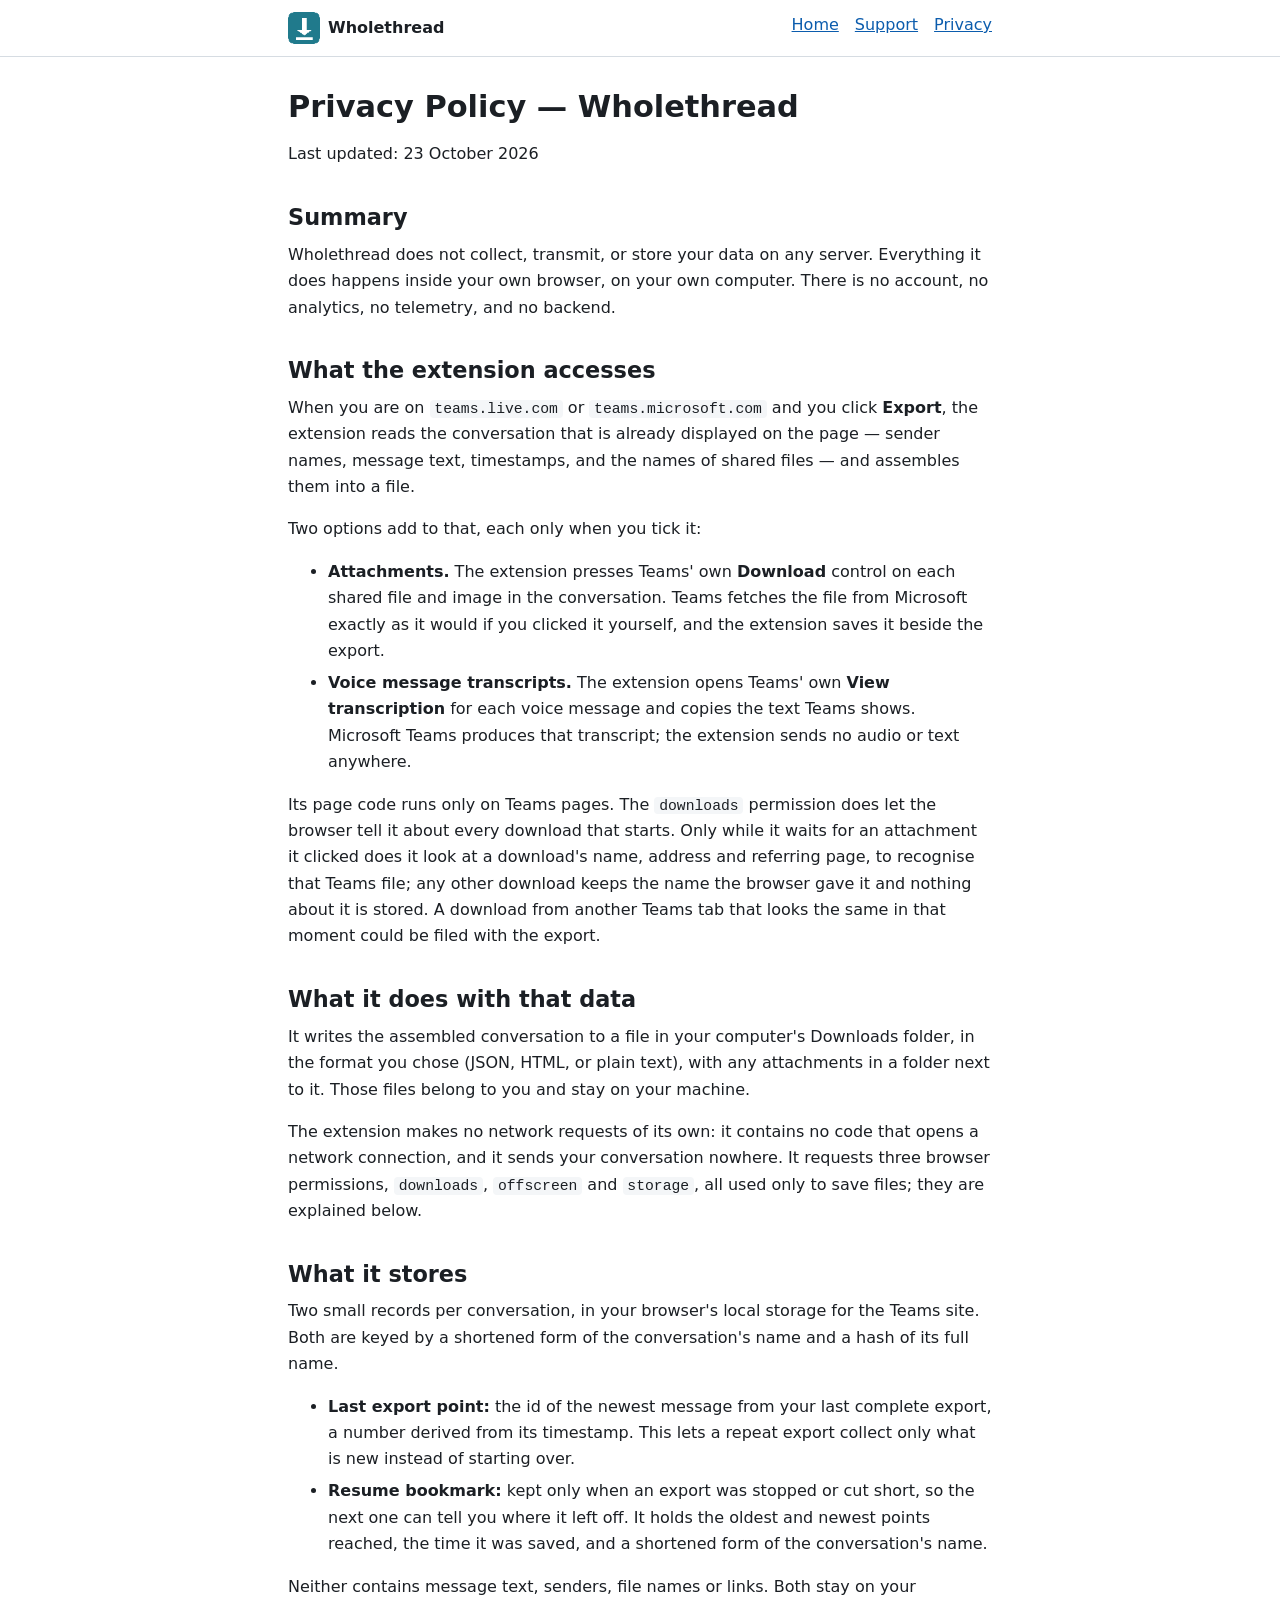
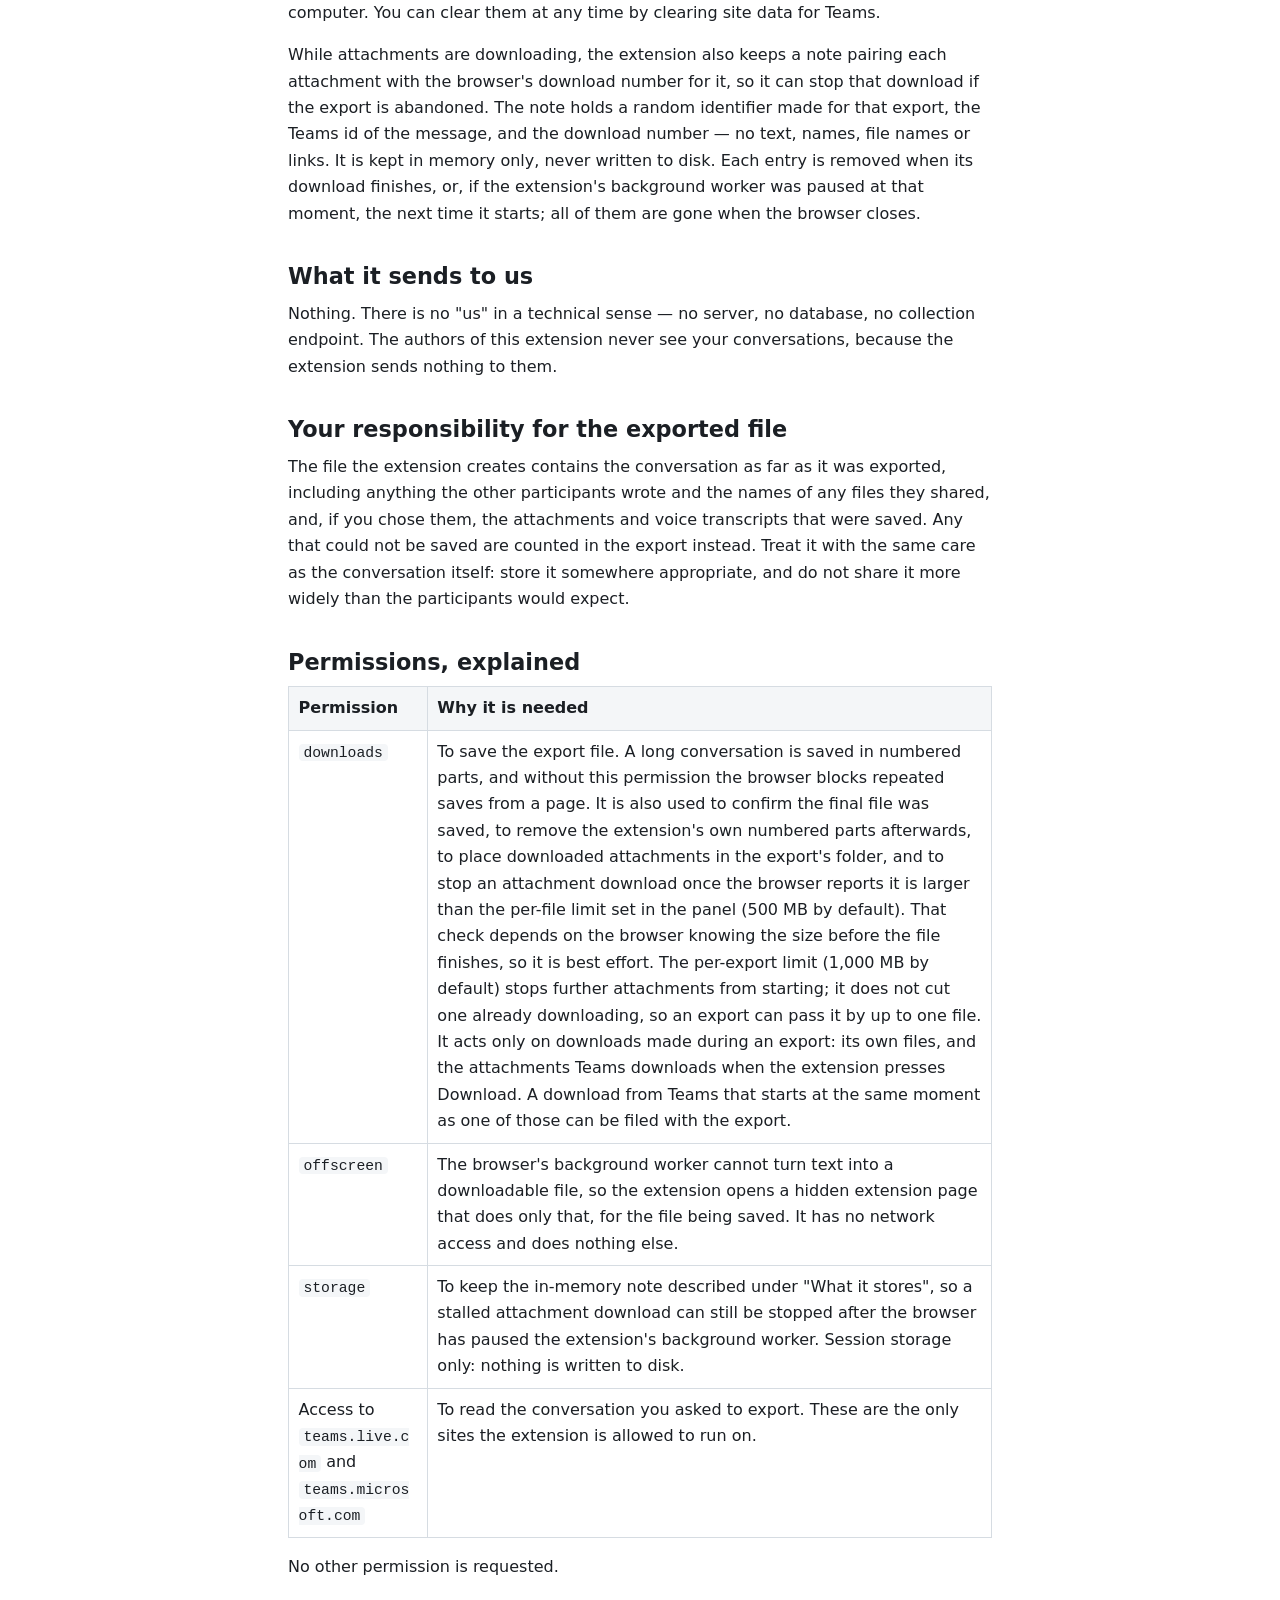
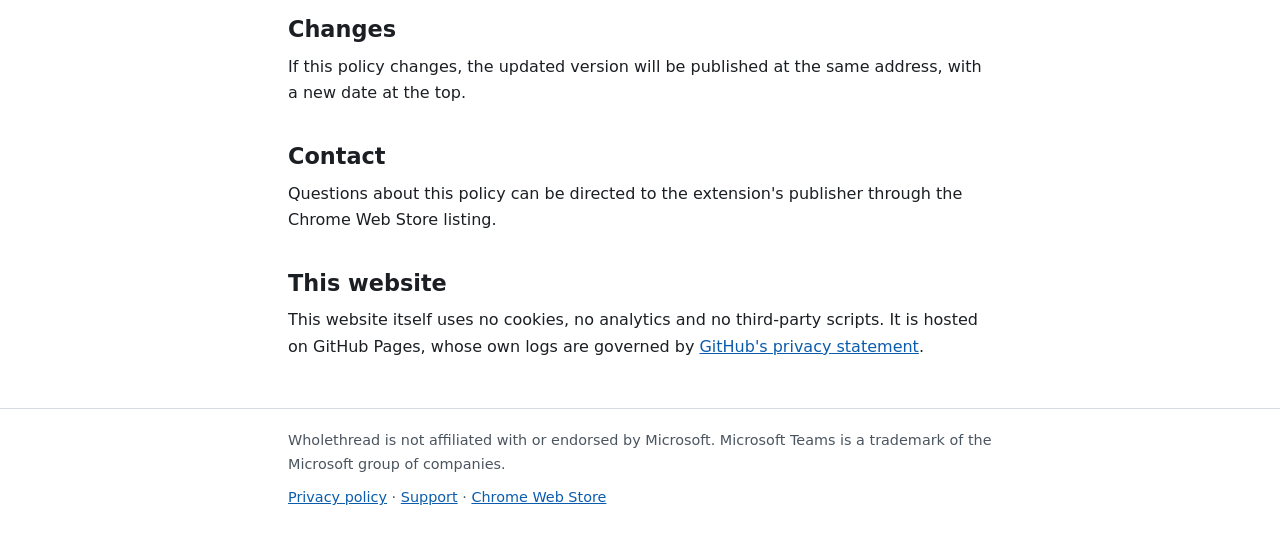
==== privacy/index.html @ 129ad9fc "Initial Wholethread site: landing, privacy, support" ====
<!doctype html>
<html lang="en">
<head>
<meta charset="utf-8">
<meta name="viewport" content="width=device-width, initial-scale=1">
<title>Privacy Policy | Wholethread</title>
<meta name="description" content="Wholethread's privacy policy: no server, no account, no analytics. Your Microsoft Teams export stays in your browser and your Downloads folder.">
<link rel="canonical" href="https://wholethread.org/privacy/">
<link rel="icon" type="image/png" sizes="16x16" href="../favicon-16.png">
<link rel="icon" type="image/png" sizes="48x48" href="../favicon-48.png">
<link rel="apple-touch-icon" href="../icons/icon128.png">
<link rel="stylesheet" href="../style.css">
<meta property="og:type" content="website">
<meta property="og:site_name" content="Wholethread">
<meta property="og:title" content="Privacy Policy | Wholethread">
<meta property="og:description" content="Wholethread's privacy policy: no server, no account, no analytics. Your Microsoft Teams export stays in your browser and your Downloads folder.">
<meta property="og:url" content="https://wholethread.org/privacy/">
<meta property="og:image" content="https://wholethread.org/icons/icon128.png">
<meta name="twitter:card" content="summary">
<meta name="twitter:title" content="Privacy Policy | Wholethread">
<meta name="twitter:description" content="Wholethread's privacy policy: no server, no account, no analytics. Your Microsoft Teams export stays in your browser and your Downloads folder.">
<meta name="twitter:image" content="https://wholethread.org/icons/icon128.png">
</head>
<body>
<header class="site">
<div class="wrap">
<a class="brand" href="../"><img src="../icons/icon48.png" width="32" height="32" alt="">Wholethread</a>
<nav aria-label="Main">
<ul>
<li><a href="../">Home</a></li>
<li><a href="../support/">Support</a></li>
<li><a href="../privacy/">Privacy</a></li>
</ul>
</nav>
</div>
</header>
<main>
<div class="wrap">
<h1>Privacy Policy — Wholethread</h1>
<p>Last updated: 23 October 2026</p>

<h2>Summary</h2>
<p>Wholethread does not collect, transmit, or store your data on any
server. Everything it does happens inside your own browser, on your own
computer. There is no account, no analytics, no telemetry, and no backend.</p>

<h2>What the extension accesses</h2>
<p>When you are on <code>teams.live.com</code> or <code>teams.microsoft.com</code> and you click
<strong>Export</strong>, the extension reads the conversation that is already displayed on
the page — sender names, message text, timestamps, and the names of shared
files — and assembles them into a file.</p>
<p>Two options add to that, each only when you tick it:</p>
<ul>
<li><strong>Attachments.</strong> The extension presses Teams' own <strong>Download</strong> control on
each shared file and image in the conversation. Teams fetches the file from
Microsoft exactly as it would if you clicked it yourself, and the extension
saves it beside the export.</li>
<li><strong>Voice message transcripts.</strong> The extension opens Teams' own <strong>View
transcription</strong> for each voice message and copies the text Teams shows.
Microsoft Teams produces that transcript; the extension sends no audio or
text anywhere.</li>
</ul>
<p>Its page code runs only on Teams pages. The <code>downloads</code> permission does let the
browser tell it about every download that starts. Only while it waits for an
attachment it clicked does it look at a download's name, address and referring
page, to recognise that Teams file; any other download keeps the name the browser
gave it and nothing about it is stored. A download from another Teams tab that
looks the same in that moment could be filed with the export.</p>

<h2>What it does with that data</h2>
<p>It writes the assembled conversation to a file in your computer's Downloads
folder, in the format you chose (JSON, HTML, or plain text), with any
attachments in a folder next to it. Those files belong to you and stay on your
machine.</p>
<p>The extension makes no network requests of its own: it contains no code that
opens a network connection, and it sends your conversation nowhere. It requests
three browser permissions, <code>downloads</code>, <code>offscreen</code> and <code>storage</code>, all used
only to save files; they are explained below.</p>

<h2>What it stores</h2>
<p>Two small records per conversation, in your browser's local storage for the
Teams site. Both are keyed by a shortened form of the conversation's name and a
hash of its full name.</p>
<ul>
<li><strong>Last export point:</strong> the id of the newest message from your last complete
export, a number derived from its timestamp. This lets a repeat export
collect only what is new instead of starting over.</li>
<li><strong>Resume bookmark:</strong> kept only when an export was stopped or cut short, so
the next one can tell you where it left off. It holds the oldest and newest
points reached, the time it was saved, and a shortened form of the
conversation's name.</li>
</ul>
<p>Neither contains message text, senders, file names or links. Both stay on your
computer. You can clear them at any time by clearing site data for Teams.</p>
<p>While attachments are downloading, the extension also keeps a note pairing
each attachment with the browser's download number for it, so it can stop that
download if the export is abandoned. The note holds a random identifier made for
that export, the Teams id of the message, and the download number — no text,
names, file names or links. It is kept in memory only, never written to disk.
Each entry is removed when its download finishes, or, if the extension's
background worker was paused at that moment, the next time it starts; all of
them are gone when the browser closes.</p>

<h2>What it sends to us</h2>
<p>Nothing. There is no "us" in a technical sense — no server, no database, no
collection endpoint. The authors of this extension never see your
conversations, because the extension sends nothing to them.</p>

<h2>Your responsibility for the exported file</h2>
<p>The file the extension creates contains the conversation as far as it was
exported, including anything the other participants wrote and the names of any files they shared,
and, if you chose them, the attachments and voice transcripts that were
saved. Any that could not be saved are counted in the export instead.
Treat it with the same care as the conversation itself: store it somewhere
appropriate, and do not share it more widely than the participants would
expect.</p>

<h2>Permissions, explained</h2>
<div class="tablewrap">
<table>
<thead>
<tr><th scope="col">Permission</th><th scope="col">Why it is needed</th></tr>
</thead>
<tbody>
<tr><td><code>downloads</code></td><td>To save the export file. A long conversation is saved in numbered parts, and without this permission the browser blocks repeated saves from a page. It is also used to confirm the final file was saved, to remove the extension's own numbered parts afterwards, to place downloaded attachments in the export's folder, and to stop an attachment download once the browser reports it is larger than the per-file limit set in the panel (500 MB by default). That check depends on the browser knowing the size before the file finishes, so it is best effort. The per-export limit (1,000 MB by default) stops further attachments from starting; it does not cut one already downloading, so an export can pass it by up to one file. It acts only on downloads made during an export: its own files, and the attachments Teams downloads when the extension presses Download. A download from Teams that starts at the same moment as one of those can be filed with the export.</td></tr>
<tr><td><code>offscreen</code></td><td>The browser's background worker cannot turn text into a downloadable file, so the extension opens a hidden extension page that does only that, for the file being saved. It has no network access and does nothing else.</td></tr>
<tr><td><code>storage</code></td><td>To keep the in-memory note described under "What it stores", so a stalled attachment download can still be stopped after the browser has paused the extension's background worker. Session storage only: nothing is written to disk.</td></tr>
<tr><td>Access to <code>teams.live.com</code> and <code>teams.microsoft.com</code></td><td>To read the conversation you asked to export. These are the only sites the extension is allowed to run on.</td></tr>
</tbody>
</table>
</div>
<p>No other permission is requested.</p>

<h2>Changes</h2>
<p>If this policy changes, the updated version will be published at the same
address, with a new date at the top.</p>

<h2>Contact</h2>
<p>Questions about this policy can be directed to the extension's publisher
through the Chrome Web Store listing.</p>

<h2>This website</h2>
<p>This website itself uses no cookies, no analytics and no third-party scripts. It is hosted on GitHub Pages, whose own logs are governed by <a href="https://docs.github.com/en/site-policy/privacy-policies/github-general-privacy-statement">GitHub's privacy statement</a>.</p>
</div>
</main>
<footer class="site">
<div class="wrap">
<p>Wholethread is not affiliated with or endorsed by Microsoft. Microsoft Teams is a trademark of the Microsoft group of companies.</p>
<p><a href="../privacy/">Privacy policy</a> &middot; <a href="../support/">Support</a> &middot; <a href="https://chromewebstore.google.com/detail/njbmphidffjmmobbdnebbeneedmhhljn">Chrome Web Store</a></p>
</div>
</footer>
</body>
</html>
---- style.css ----
/* Wholethread site styles: single file, no external requests. */
:root{--bg:#fff;--fg:#1b1f24;--muted:#4a5560;--accent:#0b5cad;--accent-fg:#fff;--line:#d6dce2;--card:#f4f6f8}
@media (prefers-color-scheme:dark){:root{--bg:#12161b;--fg:#e8ecf0;--muted:#aab4be;--accent:#6fb1f2;--accent-fg:#0b1118;--line:#2c353f;--card:#1a2027}}
*{box-sizing:border-box}
html{-webkit-text-size-adjust:100%}
body{margin:0;background:var(--bg);color:var(--fg);font:1rem/1.65 system-ui,-apple-system,"Segoe UI",Roboto,sans-serif}
.wrap{max-width:46rem;margin:0 auto;padding:0 1rem}
header.site{border-bottom:1px solid var(--line)}
header.site .wrap{display:flex;flex-wrap:wrap;align-items:center;justify-content:space-between;gap:.5rem 1rem;padding-top:.75rem;padding-bottom:.75rem}
.brand{display:flex;align-items:center;gap:.5rem;font-weight:700;color:var(--fg);text-decoration:none}
nav ul{display:flex;gap:1rem;list-style:none;margin:0;padding:0}
a{color:var(--accent)}
a:focus-visible,.btn:focus-visible{outline:3px solid var(--accent);outline-offset:2px}
main{padding:1.5rem 0 2rem}
h1{font-size:1.9rem;line-height:1.2;margin:.5rem 0 1rem}
h2{font-size:1.4rem;line-height:1.3;margin:2.2rem 0 .6rem}
h3{font-size:1.1rem;margin:1.5rem 0 .4rem}
p,ul,ol{margin:0 0 1rem}
li{margin-bottom:.35rem}
.lead{font-size:1.15rem}
.btn{display:inline-block;background:var(--accent);color:var(--accent-fg);padding:.7rem 1.2rem;border-radius:.5rem;font-weight:700;text-decoration:none}
.note{background:var(--card);border:1px solid var(--line);border-radius:.5rem;padding:.75rem 1rem}
code{background:var(--card);padding:.05rem .3rem;border-radius:.25rem;font-size:.92em;overflow-wrap:anywhere}
table{border-collapse:collapse;width:100%;margin:0 0 1rem}
th,td{border:1px solid var(--line);padding:.5rem .6rem;text-align:left;vertical-align:top}
th{background:var(--card)}
.tablewrap{overflow-x:auto}
footer.site{border-top:1px solid var(--line);color:var(--muted);font-size:.9rem;padding:1.25rem 0 2rem}
footer.site p{margin:0 0 .6rem}
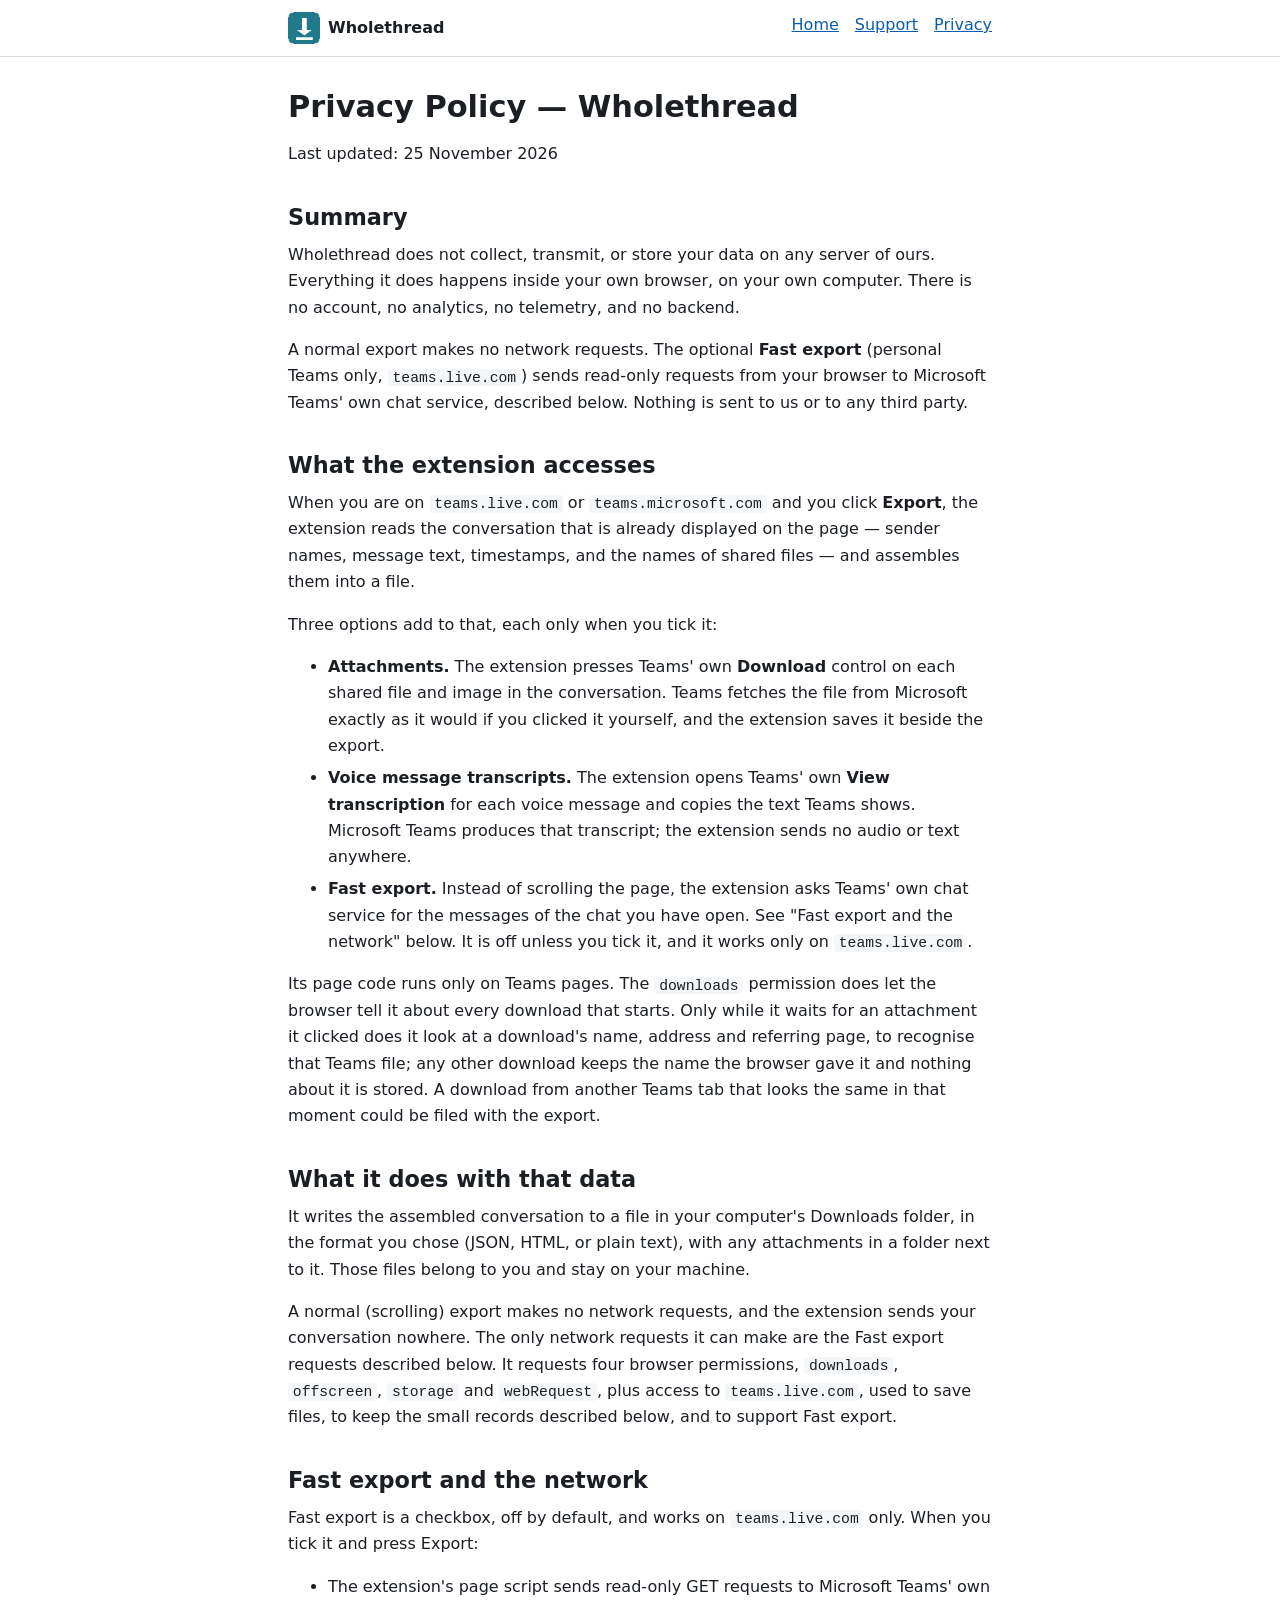
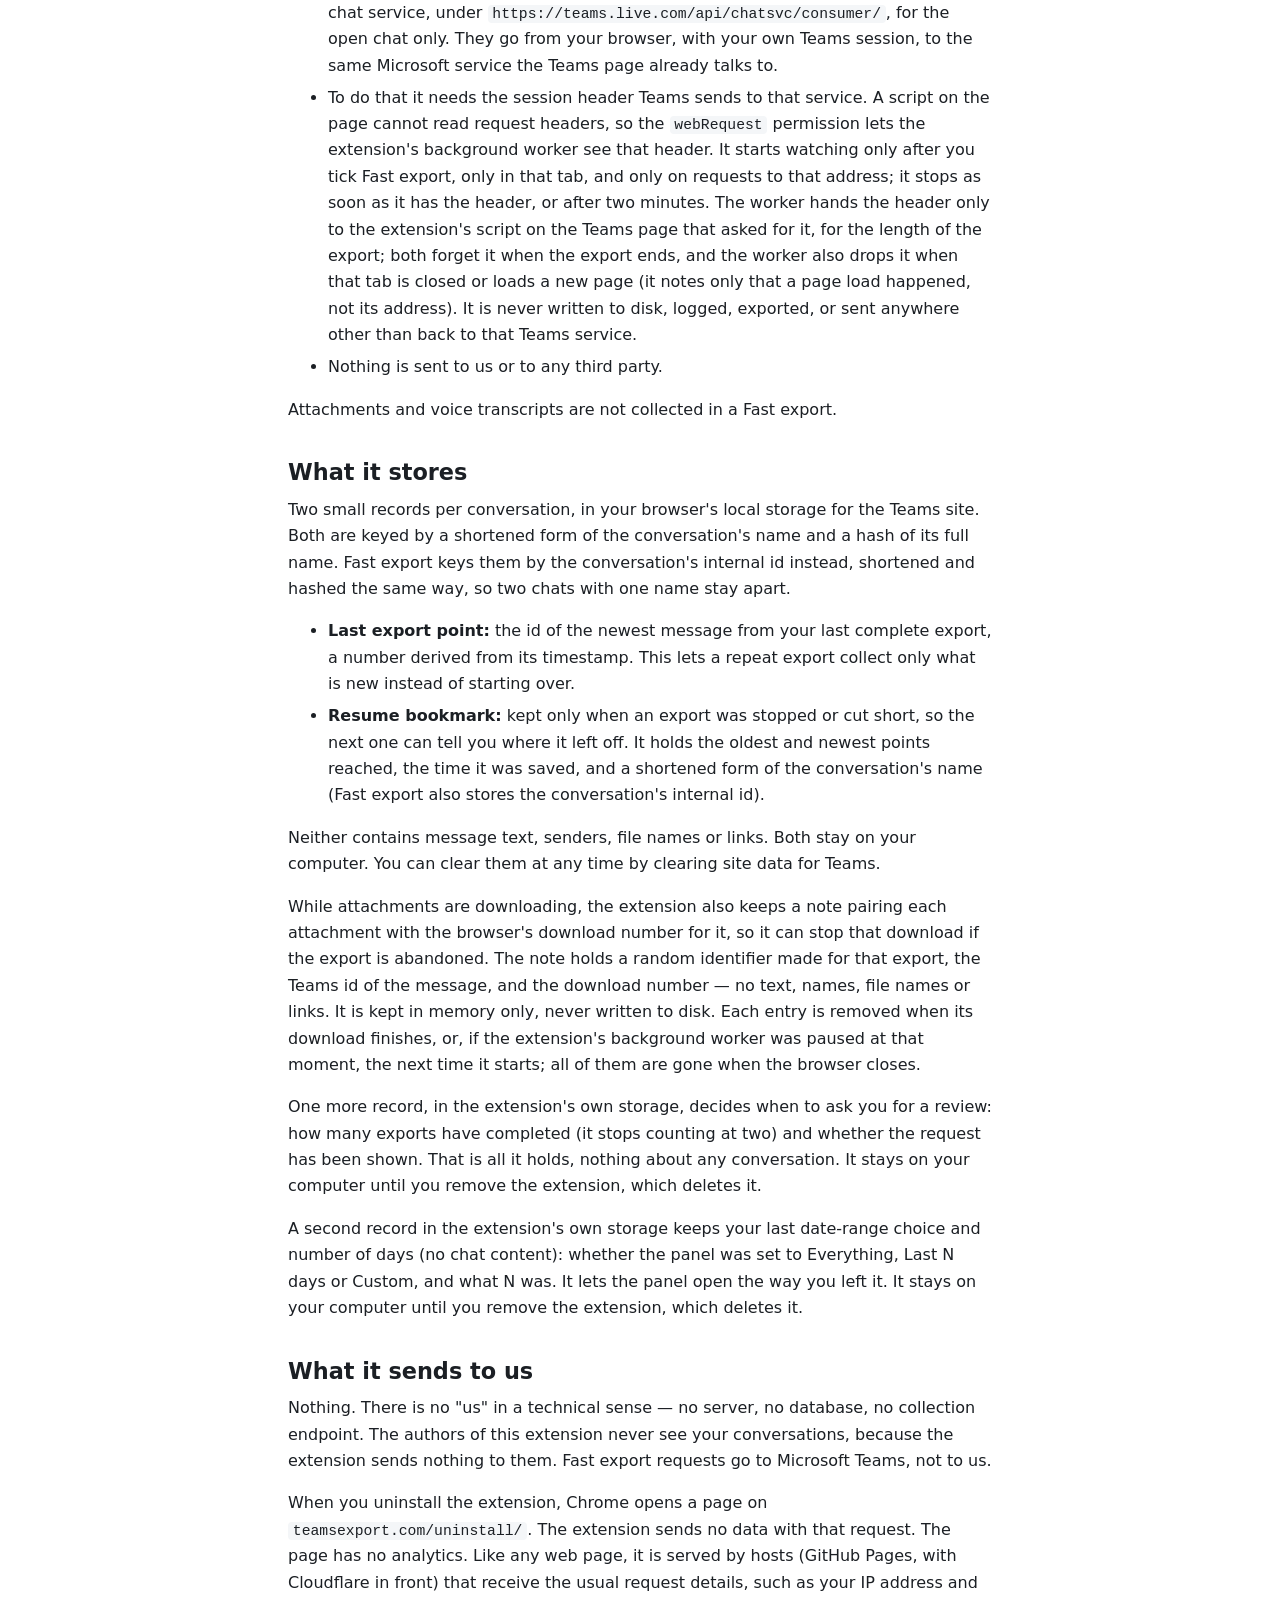
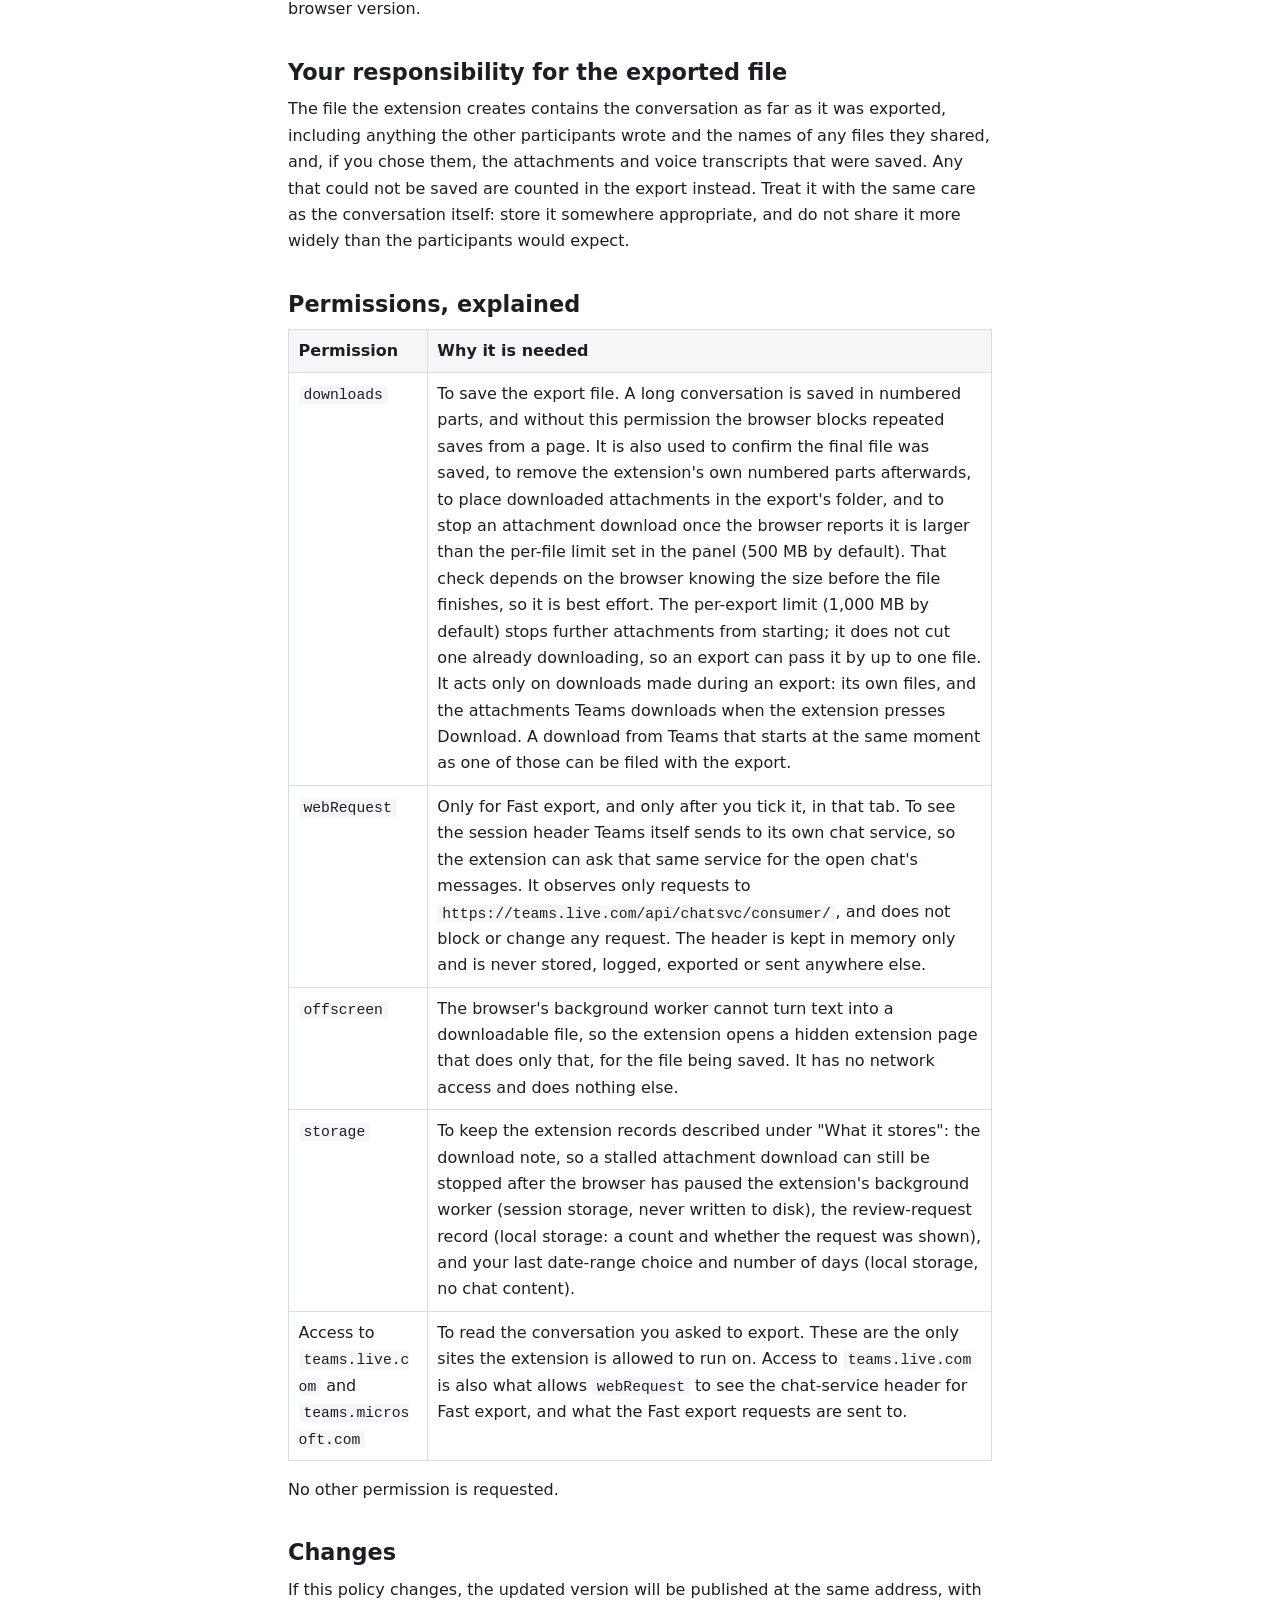
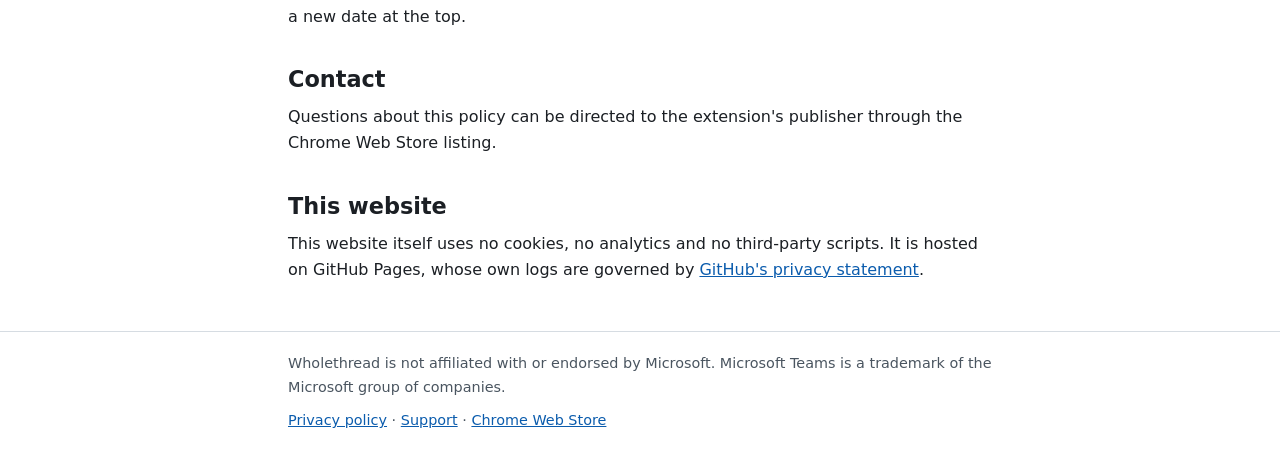
==== commit 6862815c: "Update the privacy policy for 6.4 Fast export and the saved date range, and add the uninstall page" ====
--- a/privacy/index.html
+++ b/privacy/index.html
@@ -6,6 +6,7 @@
 <title>Privacy Policy | Wholethread</title>
 <meta name="description" content="Wholethread's privacy policy: no server, no account, no analytics. Your Microsoft Teams export stays in your browser and your Downloads folder.">
 <link rel="canonical" href="https://wholethread.org/privacy/">
+<link rel="icon" href="../favicon.ico" sizes="any">
 <link rel="icon" type="image/png" sizes="16x16" href="../favicon-16.png">
 <link rel="icon" type="image/png" sizes="48x48" href="../favicon-48.png">
 <link rel="apple-touch-icon" href="../icons/icon128.png">
@@ -15,11 +16,14 @@
 <meta property="og:title" content="Privacy Policy | Wholethread">
 <meta property="og:description" content="Wholethread's privacy policy: no server, no account, no analytics. Your Microsoft Teams export stays in your browser and your Downloads folder.">
 <meta property="og:url" content="https://wholethread.org/privacy/">
-<meta property="og:image" content="https://wholethread.org/icons/icon128.png">
-<meta name="twitter:card" content="summary">
+<meta property="og:image" content="https://wholethread.org/og.png">
+<meta property="og:image:width" content="1200">
+<meta property="og:image:height" content="630">
+<meta property="og:image:alt" content="Wholethread: export a Microsoft Teams chat to JSON, HTML or plain text">
+<meta name="twitter:card" content="summary_large_image">
 <meta name="twitter:title" content="Privacy Policy | Wholethread">
 <meta name="twitter:description" content="Wholethread's privacy policy: no server, no account, no analytics. Your Microsoft Teams export stays in your browser and your Downloads folder.">
-<meta name="twitter:image" content="https://wholethread.org/icons/icon128.png">
+<meta name="twitter:image" content="https://wholethread.org/og.png">
 </head>
 <body>
 <header class="site">
@@ -37,19 +41,23 @@
 <main>
 <div class="wrap">
 <h1>Privacy Policy — Wholethread</h1>
-<p>Last updated: 23 October 2026</p>
+<p>Last updated: 25 November 2026</p>
 
 <h2>Summary</h2>
 <p>Wholethread does not collect, transmit, or store your data on any
-server. Everything it does happens inside your own browser, on your own
+server of ours. Everything it does happens inside your own browser, on your own
 computer. There is no account, no analytics, no telemetry, and no backend.</p>
+<p>A normal export makes no network requests. The optional <strong>Fast export</strong>
+(personal Teams only, <code>teams.live.com</code>) sends read-only requests from your
+browser to Microsoft Teams' own chat service, described below. Nothing is sent
+to us or to any third party.</p>
 
 <h2>What the extension accesses</h2>
 <p>When you are on <code>teams.live.com</code> or <code>teams.microsoft.com</code> and you click
 <strong>Export</strong>, the extension reads the conversation that is already displayed on
 the page — sender names, message text, timestamps, and the names of shared
 files — and assembles them into a file.</p>
-<p>Two options add to that, each only when you tick it:</p>
+<p>Three options add to that, each only when you tick it:</p>
 <ul>
 <li><strong>Attachments.</strong> The extension presses Teams' own <strong>Download</strong> control on
 each shared file and image in the conversation. Teams fetches the file from
@@ -59,6 +67,10 @@
 transcription</strong> for each voice message and copies the text Teams shows.
 Microsoft Teams produces that transcript; the extension sends no audio or
 text anywhere.</li>
+<li><strong>Fast export.</strong> Instead of scrolling the page, the extension asks Teams' own
+chat service for the messages of the chat you have open. See "Fast export and
+the network" below. It is off unless you tick it, and it works only on
+<code>teams.live.com</code>.</li>
 </ul>
 <p>Its page code runs only on Teams pages. The <code>downloads</code> permission does let the
 browser tell it about every download that starts. Only while it waits for an
@@ -72,15 +84,41 @@
 folder, in the format you chose (JSON, HTML, or plain text), with any
 attachments in a folder next to it. Those files belong to you and stay on your
 machine.</p>
-<p>The extension makes no network requests of its own: it contains no code that
-opens a network connection, and it sends your conversation nowhere. It requests
-three browser permissions, <code>downloads</code>, <code>offscreen</code> and <code>storage</code>, all used
-only to save files; they are explained below.</p>
+<p>A normal (scrolling) export makes no network requests, and the extension sends
+your conversation nowhere. The only network requests it can make are the Fast
+export requests described below. It requests four browser permissions,
+<code>downloads</code>, <code>offscreen</code>, <code>storage</code> and <code>webRequest</code>, plus access to
+<code>teams.live.com</code>, used to save files, to keep the small records described
+below, and to support Fast export.</p>
+
+<h2>Fast export and the network</h2>
+<p>Fast export is a checkbox, off by default, and works on <code>teams.live.com</code> only.
+When you tick it and press Export:</p>
+<ul>
+<li>The extension's page script sends read-only GET requests to Microsoft Teams'
+own chat service, under <code>https://teams.live.com/api/chatsvc/consumer/</code>, for
+the open chat only. They go from your browser, with your own Teams session,
+to the same Microsoft service the Teams page already talks to.</li>
+<li>To do that it needs the session header Teams sends to that service. A
+script on the page cannot read request headers, so the <code>webRequest</code>
+permission lets the extension's background worker see that header. It starts
+watching only after you tick Fast export, only in that tab, and only on
+requests to that address; it stops as soon as it has the header, or after two
+minutes. The worker hands the header only to the extension's script on the
+Teams page that asked for it, for the length of the export; both forget it
+when the export ends, and the worker also drops it when that tab is closed or
+loads a new page (it notes only that a page load happened, not its address).
+It is never written to disk, logged, exported, or sent anywhere other than
+back to that Teams service.</li>
+<li>Nothing is sent to us or to any third party.</li>
+</ul>
+<p>Attachments and voice transcripts are not collected in a Fast export.</p>
 
 <h2>What it stores</h2>
 <p>Two small records per conversation, in your browser's local storage for the
 Teams site. Both are keyed by a shortened form of the conversation's name and a
-hash of its full name.</p>
+hash of its full name. Fast export keys them by the conversation's internal id
+instead, shortened and hashed the same way, so two chats with one name stay apart.</p>
 <ul>
 <li><strong>Last export point:</strong> the id of the newest message from your last complete
 export, a number derived from its timestamp. This lets a repeat export
@@ -88,7 +126,7 @@
 <li><strong>Resume bookmark:</strong> kept only when an export was stopped or cut short, so
 the next one can tell you where it left off. It holds the oldest and newest
 points reached, the time it was saved, and a shortened form of the
-conversation's name.</li>
+conversation's name (Fast export also stores the conversation's internal id).</li>
 </ul>
 <p>Neither contains message text, senders, file names or links. Both stay on your
 computer. You can clear them at any time by clearing site data for Teams.</p>
@@ -100,11 +138,23 @@
 Each entry is removed when its download finishes, or, if the extension's
 background worker was paused at that moment, the next time it starts; all of
 them are gone when the browser closes.</p>
+<p>One more record, in the extension's own storage, decides when to ask you for a
+review: how many exports have completed (it stops counting at two) and whether
+the request has been shown. That is all it holds, nothing about any
+conversation. It stays on your computer until you remove the extension, which
+deletes it.</p>
+<p>A second record in the extension's own storage keeps your last date-range choice
+and number of days (no chat content): whether the panel was set to Everything,
+Last N days or Custom, and what N was. It lets the panel open the way you left
+it. It stays on your computer until you remove the extension, which deletes it.</p>
 
 <h2>What it sends to us</h2>
 <p>Nothing. There is no "us" in a technical sense — no server, no database, no
 collection endpoint. The authors of this extension never see your
-conversations, because the extension sends nothing to them.</p>
+conversations, because the extension sends nothing to them. Fast export
+requests go to Microsoft Teams, not to us.</p>
+<p>When you uninstall the extension, Chrome opens a page on <code>teamsexport.com/uninstall/</code>.
+The extension sends no data with that request. The page has no analytics. Like any web page, it is served by hosts (GitHub Pages, with Cloudflare in front) that receive the usual request details, such as your IP address and browser version.</p>
 
 <h2>Your responsibility for the exported file</h2>
 <p>The file the extension creates contains the conversation as far as it was
@@ -123,9 +173,10 @@
 </thead>
 <tbody>
 <tr><td><code>downloads</code></td><td>To save the export file. A long conversation is saved in numbered parts, and without this permission the browser blocks repeated saves from a page. It is also used to confirm the final file was saved, to remove the extension's own numbered parts afterwards, to place downloaded attachments in the export's folder, and to stop an attachment download once the browser reports it is larger than the per-file limit set in the panel (500 MB by default). That check depends on the browser knowing the size before the file finishes, so it is best effort. The per-export limit (1,000 MB by default) stops further attachments from starting; it does not cut one already downloading, so an export can pass it by up to one file. It acts only on downloads made during an export: its own files, and the attachments Teams downloads when the extension presses Download. A download from Teams that starts at the same moment as one of those can be filed with the export.</td></tr>
+<tr><td><code>webRequest</code></td><td>Only for Fast export, and only after you tick it, in that tab. To see the session header Teams itself sends to its own chat service, so the extension can ask that same service for the open chat's messages. It observes only requests to <code>https://teams.live.com/api/chatsvc/consumer/</code>, and does not block or change any request. The header is kept in memory only and is never stored, logged, exported or sent anywhere else.</td></tr>
 <tr><td><code>offscreen</code></td><td>The browser's background worker cannot turn text into a downloadable file, so the extension opens a hidden extension page that does only that, for the file being saved. It has no network access and does nothing else.</td></tr>
-<tr><td><code>storage</code></td><td>To keep the in-memory note described under "What it stores", so a stalled attachment download can still be stopped after the browser has paused the extension's background worker. Session storage only: nothing is written to disk.</td></tr>
-<tr><td>Access to <code>teams.live.com</code> and <code>teams.microsoft.com</code></td><td>To read the conversation you asked to export. These are the only sites the extension is allowed to run on.</td></tr>
+<tr><td><code>storage</code></td><td>To keep the extension records described under "What it stores": the download note, so a stalled attachment download can still be stopped after the browser has paused the extension's background worker (session storage, never written to disk), the review-request record (local storage: a count and whether the request was shown), and your last date-range choice and number of days (local storage, no chat content).</td></tr>
+<tr><td>Access to <code>teams.live.com</code> and <code>teams.microsoft.com</code></td><td>To read the conversation you asked to export. These are the only sites the extension is allowed to run on. Access to <code>teams.live.com</code> is also what allows <code>webRequest</code> to see the chat-service header for Fast export, and what the Fast export requests are sent to.</td></tr>
 </tbody>
 </table>
 </div>
